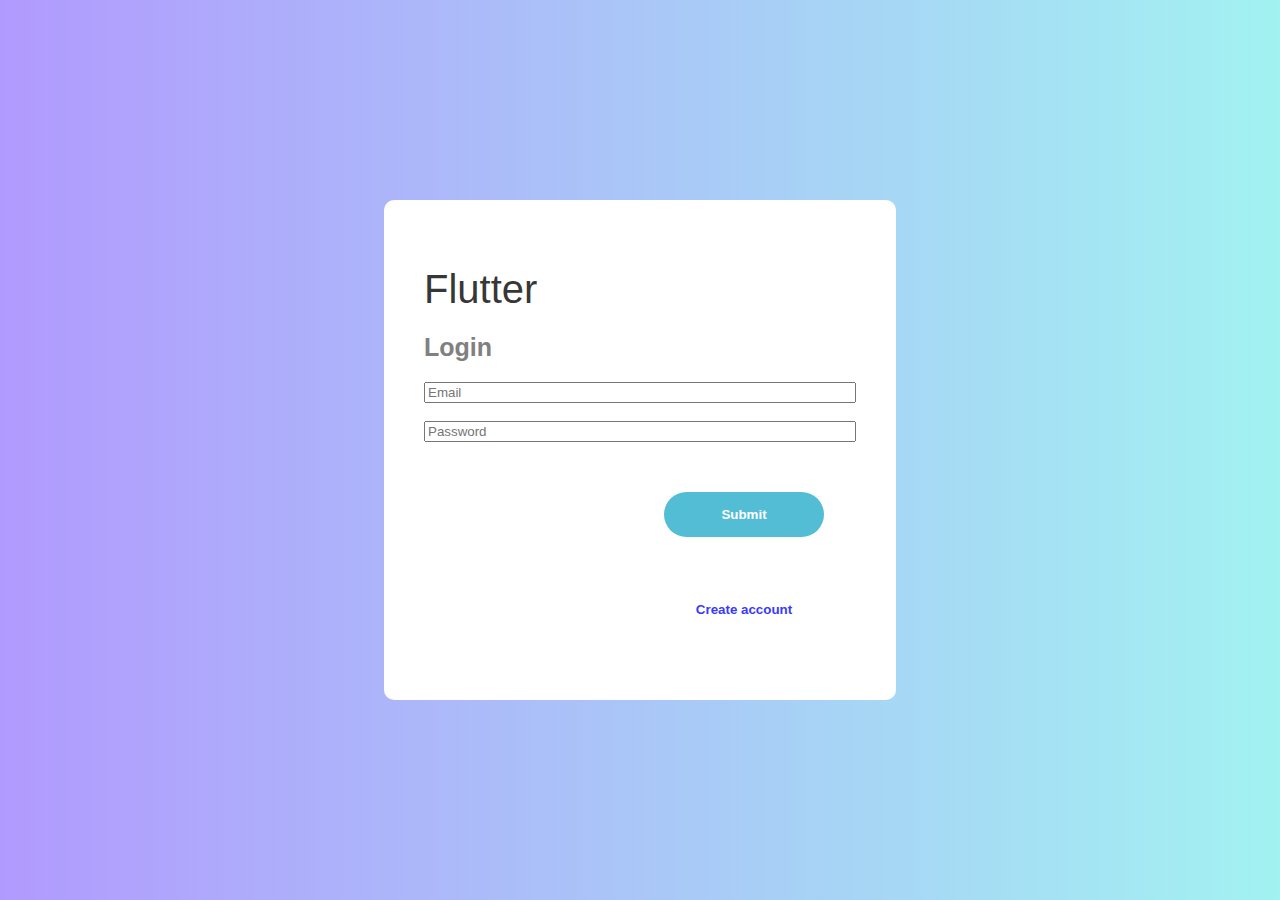
==== Homework1/task1.html @ 2097b495 "Add files via upload" ====
<!DOCTYPE html>
<html lang="en">

<head>
  <meta charset="UTF-8">
  <meta name="viewport" content="width=device-width, initial-scale=1.0">
  <meta http-equiv="X-UA-Compatible" content="ie=edge">
  <title>Flutter</title>

  <link rel="stylesheet" href="./styles_1_2.css">
</head>
<body>
  <div id = 'root'>
    <main>
      <header>
            <h1>Flutter</h1>
            <h2>Login</h2>
      </header>
      <form class="form">
        <input type="email" placeholder="Email" id="email" name="email" required> 
        <br>
        <input type="password" placeholder="Password" name="password" required>  
        <br>
        <button id = "submit">Submit</button>
        <br>
        <button id="create">Create account</button>   
      </form>
    </main>
  </div>
</body>
</html>
---- Homework1/styles_1_2.css ----
body {
font-size: 16px;
background: linear-gradient(-100deg, #A2F2F1 0%, #B19AFE 100%);
}

* {
    font-family: Halvetica, sans-serif;

}

main {
  box-sizing: border-box;
  max-width: 32rem;
  width: 90%;
  height: 500px;
  position: absolute;
  top: 50%;
  left: 50%;
  margin-right: -50%;
  transform: translate(-50%, -50%);
  border-radius: 10px;
  background-color:white;
  padding: 2.5rem;
}

header {
  display: inline-block;
  color: rgb(0, 0, 0,0.8);
}


h1 {
  font-size: 40px;
  font-weight: normal;
  margin-bottom: 0;
}

h2 {
  font-weight: bold;
  font-size: 25px;
  color: grey;
}

.form {
  box-sizing: border-box;
  display: flex;
  width: 100%;
  flex-direction: column;
}

input:focus {
  transition: ease 0.5s;
  border-bottom: 3.5px solid #B19AFE;
}

button {
  max-width: 11rem;
  height: 45px;
  align-self: flex-end;
  font-weight: 550;
}

#submit {
  width: 10rem;
  margin: 2rem 2rem 2rem 0;
  background-color: #54bdd6;
  outline: none;
  border: none;
  color: white;
  text-align: center;
  border-radius: 2rem;
}

#create {
  max-width: 10rem;
  align-self: flex-end;
  margin-right: 2rem;
  font-weight: 550;
  outline: none;
  border: none;
  background-color: white;
  color: rgb(57, 57, 255);
  width: 10rem;
}

@media only screen and (max-width: 890px) {
  .main {
    width: 90%;
    height: 550px;
  }

  input {
    width: 80%;
  }

  #submit {
    margin-top: 4rem;
    margin-right: 2.7rem;
    height: 45px;
  }

  #create {
    margin-right: 1.2rem;
  }
}
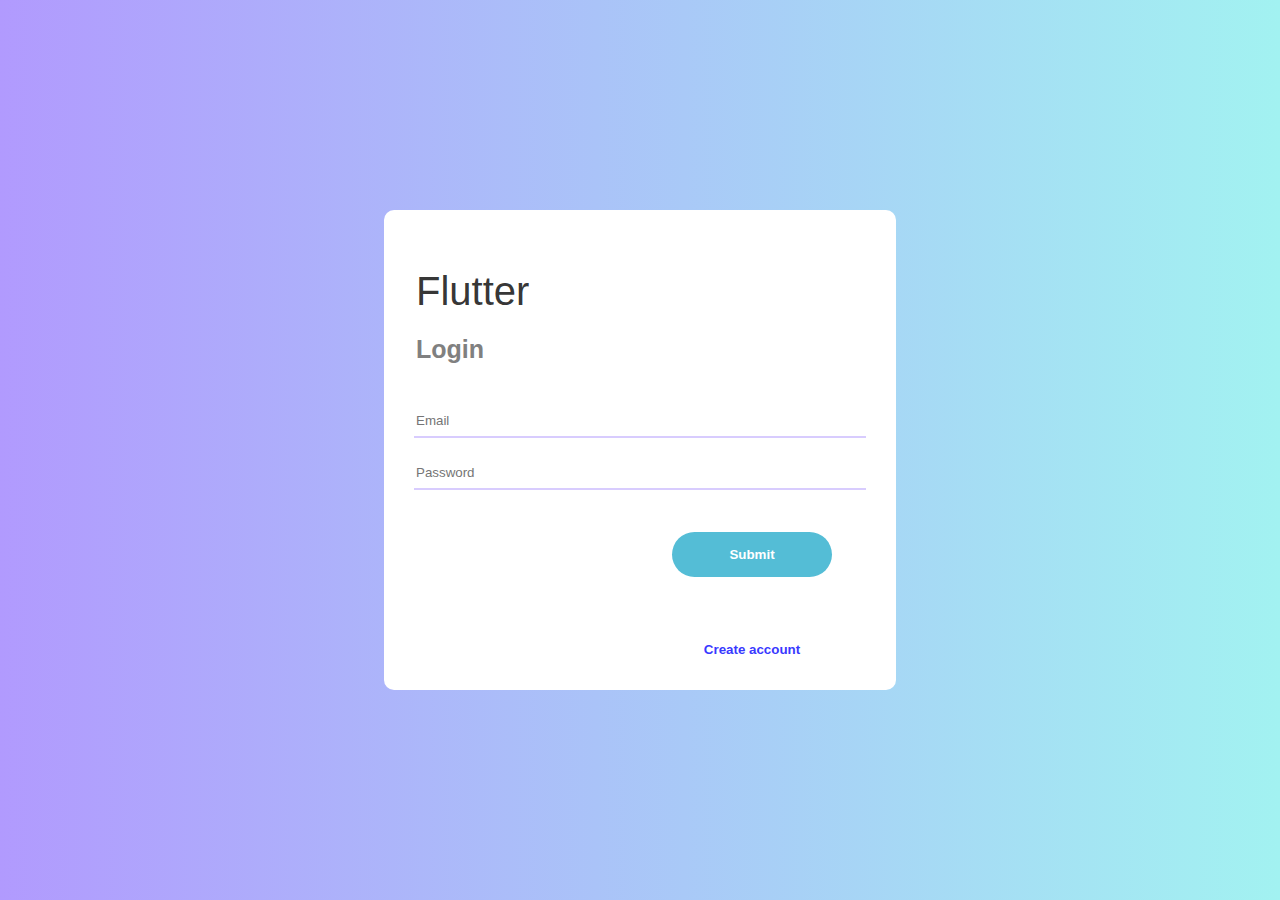
==== commit 56d6b410: "Add files via upload" ====
--- a/Homework1/task1.html
+++ b/Homework1/task1.html
@@ -6,9 +6,9 @@
   <meta name="viewport" content="width=device-width, initial-scale=1.0">
   <meta http-equiv="X-UA-Compatible" content="ie=edge">
   <title>Flutter</title>
-
   <link rel="stylesheet" href="./styles_1_2.css">
 </head>
+
 <body>
   <div id = 'root'>
     <main>
@@ -16,6 +16,7 @@
             <h1>Flutter</h1>
             <h2>Login</h2>
       </header>
+      
       <form class="form">
         <input type="email" placeholder="Email" id="email" name="email" required> 
         <br>
--- a/Homework1/styles_1_2.css
+++ b/Homework1/styles_1_2.css
@@ -9,18 +9,18 @@
 }
 
 main {
-  box-sizing: border-box;
   max-width: 32rem;
   width: 90%;
-  height: 500px;
-  position: absolute;
+  height: 480px;
   top: 50%;
   left: 50%;
   margin-right: -50%;
+  padding: 2rem;
   transform: translate(-50%, -50%);
   border-radius: 10px;
   background-color:white;
-  padding: 2.5rem;
+  position: absolute;
+  box-sizing: border-box;
 }
 
 header {
@@ -32,55 +32,65 @@
 h1 {
   font-size: 40px;
   font-weight: normal;
-  margin-bottom: 0;
+  margin-bottom: 10px;
 }
 
 h2 {
   font-weight: bold;
   font-size: 25px;
   color: grey;
+  margin-bottom: 3rem;
 }
 
 .form {
+  width: 100%;
   box-sizing: border-box;
   display: flex;
-  width: 100%;
   flex-direction: column;
 }
 
+input {
+  border: none;
+  outline: none;
+  width: 100%;
+  padding-bottom: 0.5rem;
+  margin-bottom: 0.5rem;
+  border-bottom: 2px solid rgb(177, 154, 254,0.5);
+  align-self: center; 
+}
+
 input:focus {
-  transition: ease 0.5s;
+  transition: ease 1s;
   border-bottom: 3.5px solid #B19AFE;
 }
 
 button {
-  max-width: 11rem;
+  max-width: 10rem;
   height: 45px;
+  font-weight: 550;
   align-self: flex-end;
-  font-weight: 550;
 }
 
 #submit {
   width: 10rem;
-  margin: 2rem 2rem 2rem 0;
+  margin: 1rem 2rem 2rem 0rem;
   background-color: #54bdd6;
   outline: none;
   border: none;
+  border-radius: 2rem;
   color: white;
-  text-align: center;
-  border-radius: 2rem;
+  text-align: flex-end;
 }
 
 #create {
-  max-width: 10rem;
-  align-self: flex-end;
+  width: 10rem;
   margin-right: 2rem;
   font-weight: 550;
   outline: none;
   border: none;
   background-color: white;
   color: rgb(57, 57, 255);
-  width: 10rem;
+  align-self: flex-end;
 }
 
 @media only screen and (max-width: 890px) {
